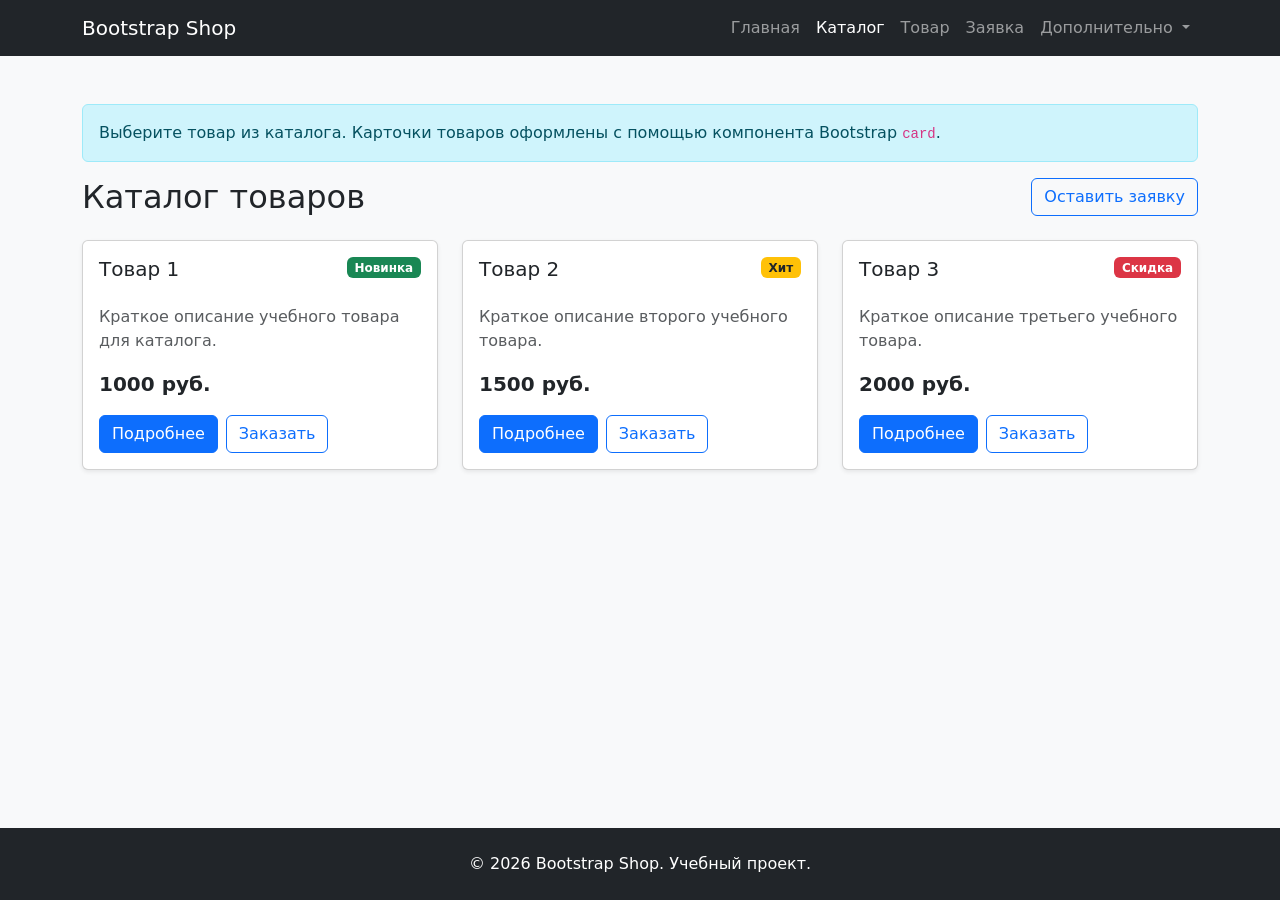
==== catalog.html @ c328b30f "feat: add Bootstrap components pages" ====
<!DOCTYPE html>
<html lang="ru">
<head>
  <meta charset="UTF-8">
  <meta name="viewport" content="width=device-width, initial-scale=1.0">

  <title>Каталог — Bootstrap Shop</title>

  <link
    href="https://cdn.jsdelivr.net/npm/bootstrap@5.3.8/dist/css/bootstrap.min.css"
    rel="stylesheet"
  >

  <link rel="stylesheet" href="css/custom.css">
</head>

<body class="bg-light">

  <nav class="navbar navbar-expand-lg navbar-dark bg-dark">
    <div class="container">
      <a class="navbar-brand" href="index.html">
        Bootstrap Shop
      </a>

      <button
        class="navbar-toggler"
        type="button"
        data-bs-toggle="collapse"
        data-bs-target="#mainNavbar"
        aria-controls="mainNavbar"
        aria-expanded="false"
        aria-label="Переключить навигацию"
      >
        <span class="navbar-toggler-icon"></span>
      </button>

      <div class="collapse navbar-collapse" id="mainNavbar">
        <ul class="navbar-nav ms-auto">

          <li class="nav-item">
            <a class="nav-link" href="index.html">
              Главная
            </a>
          </li>

          <li class="nav-item">
            <a
              class="nav-link active"
              aria-current="page"
              href="catalog.html"
            >
              Каталог
            </a>
          </li>

          <li class="nav-item">
            <a class="nav-link" href="product.html">
              Товар
            </a>
          </li>

          <li class="nav-item">
            <a class="nav-link" href="order.html">
              Заявка
            </a>
          </li>

          <li class="nav-item dropdown">
            <a
              class="nav-link dropdown-toggle"
              href="#"
              role="button"
              data-bs-toggle="dropdown"
              aria-expanded="false"
            >
              Дополнительно
            </a>

            <ul class="dropdown-menu">
              <li>
                <a class="dropdown-item" href="catalog.html">
                  Все товары
                </a>
              </li>

              <li>
                <a class="dropdown-item" href="order.html">
                  Оформить заявку
                </a>
              </li>

              <li>
                <a class="dropdown-item" href="index.html#popular">
                  Популярное
                </a>
              </li>
            </ul>
          </li>

        </ul>
      </div>
    </div>
  </nav>

  <main class="container my-5">

  <div class="alert alert-info" role="alert">
    Выберите товар из каталога. Карточки товаров оформлены с помощью
    компонента Bootstrap <code>card</code>.
  </div>

  <div class="d-flex justify-content-between align-items-center mb-4">
    <h1 class="h2 mb-0">Каталог товаров</h1>

    <a class="btn btn-outline-primary" href="order.html">
      Оставить заявку
    </a>
  </div>

  <div class="row g-4">

    <div class="col-12 col-md-6 col-lg-4">
      <div class="card h-100 shadow-sm">
        <div class="card-body d-flex flex-column">

          <div class="d-flex justify-content-between align-items-start mb-3">
            <h2 class="card-title h5">Товар 1</h2>
            <span class="badge bg-success">Новинка</span>
          </div>

          <p class="card-text text-muted">
            Краткое описание учебного товара для каталога.
          </p>

          <p class="fw-bold fs-5 mt-auto">
            1000 руб.
          </p>

          <div class="d-flex gap-2">
            <a class="btn btn-primary" href="product.html">
              Подробнее
            </a>

            <button
              class="btn btn-outline-primary"
              type="button"
              data-bs-toggle="modal"
              data-bs-target="#orderModal"
            >
              Заказать
            </button>
          </div>

        </div>
      </div>
    </div>


    <div class="col-12 col-md-6 col-lg-4">
      <div class="card h-100 shadow-sm">
        <div class="card-body d-flex flex-column">

          <div class="d-flex justify-content-between align-items-start mb-3">
            <h2 class="card-title h5">Товар 2</h2>
            <span class="badge bg-warning text-dark">Хит</span>
          </div>

          <p class="card-text text-muted">
            Краткое описание второго учебного товара.
          </p>

          <p class="fw-bold fs-5 mt-auto">
            1500 руб.
          </p>

          <div class="d-flex gap-2">
            <a class="btn btn-primary" href="product.html">
              Подробнее
            </a>

            <button
              class="btn btn-outline-primary"
              type="button"
              data-bs-toggle="modal"
              data-bs-target="#orderModal"
            >
              Заказать
            </button>
          </div>

        </div>
      </div>
    </div>


    <div class="col-12 col-md-6 col-lg-4">
      <div class="card h-100 shadow-sm">
        <div class="card-body d-flex flex-column">

          <div class="d-flex justify-content-between align-items-start mb-3">
            <h2 class="card-title h5">Товар 3</h2>
            <span class="badge bg-danger">Скидка</span>
          </div>

          <p class="card-text text-muted">
            Краткое описание третьего учебного товара.
          </p>

          <p class="fw-bold fs-5 mt-auto">
            2000 руб.
          </p>

          <div class="d-flex gap-2">
            <a class="btn btn-primary" href="product.html">
              Подробнее
            </a>

            <button
              class="btn btn-outline-primary"
              type="button"
              data-bs-toggle="modal"
              data-bs-target="#orderModal"
            >
              Заказать
            </button>
          </div>

        </div>
      </div>
    </div>

  </div>

</main>

<div
  class="modal fade"
  id="orderModal"
  tabindex="-1"
  aria-labelledby="orderModalLabel"
  aria-hidden="true"
>
  <div class="modal-dialog">
    <div class="modal-content">

      <div class="modal-header">
        <h2 class="modal-title h5" id="orderModalLabel">
          Быстрая заявка
        </h2>

        <button
          type="button"
          class="btn-close"
          data-bs-dismiss="modal"
          aria-label="Закрыть"
        ></button>
      </div>

      <div class="modal-body">
        <p class="text-muted">
          Оставьте контактные данные, и менеджер свяжется с вами.
        </p>

        <form>
          <div class="mb-3">
            <label for="modal-name" class="form-label">
              Имя
            </label>

            <input
              id="modal-name"
              type="text"
              class="form-control"
              required
            >
          </div>

          <div class="mb-3">
            <label for="modal-phone" class="form-label">
              Телефон
            </label>

            <input
              id="modal-phone"
              type="tel"
              class="form-control"
              required
            >
          </div>

          <div class="form-check mb-3">
            <input
              id="modal-agree"
              class="form-check-input"
              type="checkbox"
              required
            >

            <label
              class="form-check-label"
              for="modal-agree"
            >
              Согласен на обработку данных
            </label>
          </div>
        </form>
      </div>

      <div class="modal-footer">
        <button
          type="button"
          class="btn btn-secondary"
          data-bs-dismiss="modal"
        >
          Закрыть
        </button>

        <button
          type="button"
          class="btn btn-primary"
        >
          Отправить
        </button>
      </div>

    </div>
  </div>
</div>

<footer class="bg-dark text-white py-4 mt-5">
  <div class="container">
    <p class="mb-0 text-center">
      &copy; 2026 Bootstrap Shop. Учебный проект.
    </p>
  </div>
</footer>

  <script
    src="https://cdn.jsdelivr.net/npm/bootstrap@5.3.8/dist/js/bootstrap.bundle.min.js">
  </script>

</body>
</html>
---- css/custom.css ----
body {
  min-height: 100vh;
  display: flex;
  flex-direction: column;
}

main {
  flex: 1;
}

.placeholder-box {
  min-height: 240px;
}

.placeholder-image {
  min-height: 320px;
}

.card-img-top {
  height: 180px;
  object-fit: cover;
}
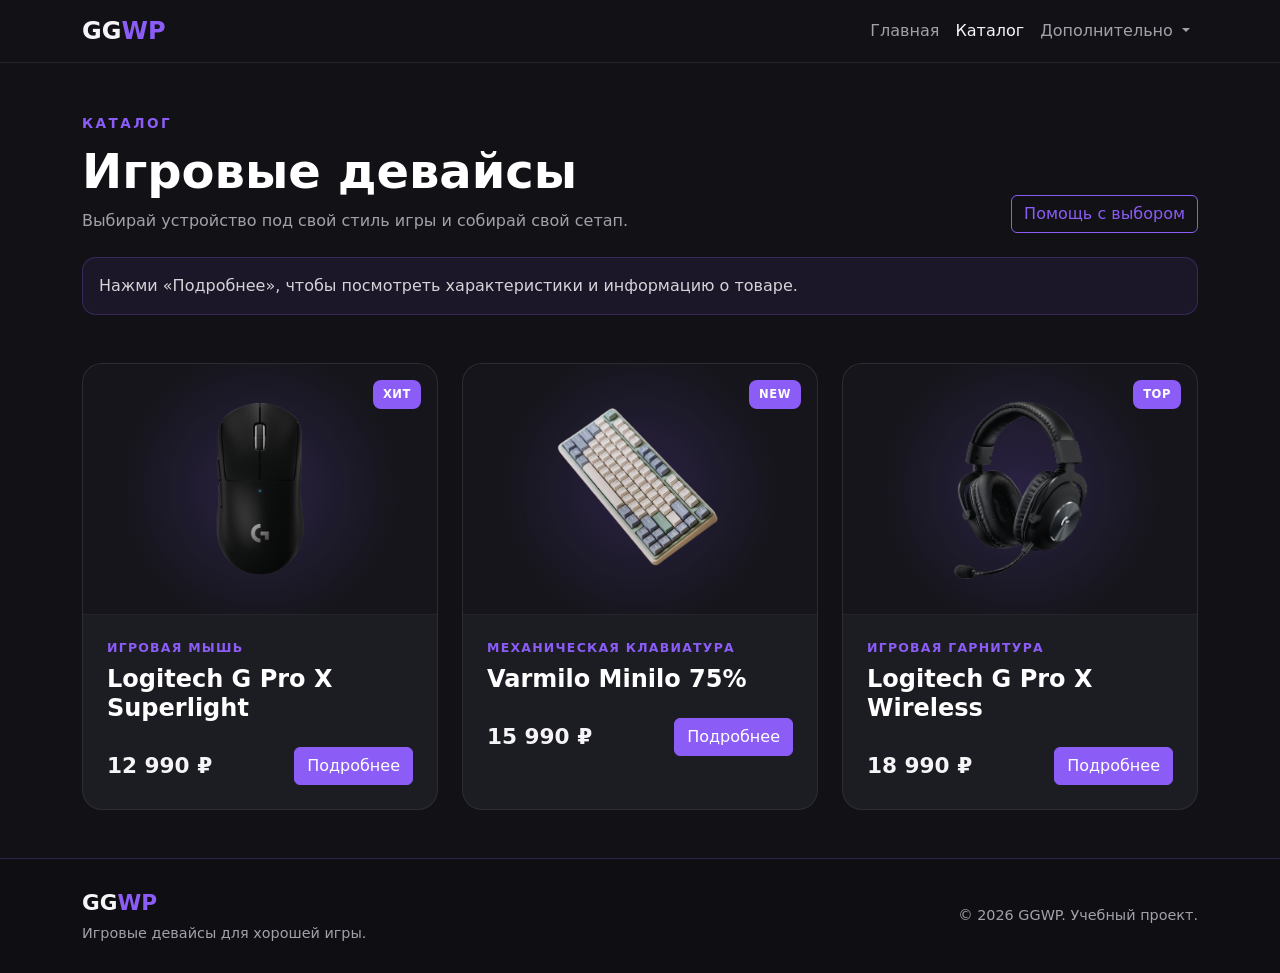
==== commit 6c854d3f: "Redesign GGWP store frontend" ====
--- a/catalog.html
+++ b/catalog.html
@@ -1,10 +1,11 @@
 <!DOCTYPE html>
 <html lang="ru">
+
 <head>
   <meta charset="UTF-8">
   <meta name="viewport" content="width=device-width, initial-scale=1.0">
 
-  <title>Каталог — Bootstrap Shop</title>
+  <title>Каталог — GGWP</title>
 
   <link
     href="https://cdn.jsdelivr.net/npm/bootstrap@5.3.8/dist/css/bootstrap.min.css"
@@ -14,12 +15,13 @@
   <link rel="stylesheet" href="css/custom.css">
 </head>
 
-<body class="bg-light">
-
-  <nav class="navbar navbar-expand-lg navbar-dark bg-dark">
+<body>
+
+  <nav class="navbar navbar-expand-lg navbar-dark ggwp-navbar">
     <div class="container">
-      <a class="navbar-brand" href="index.html">
-        Bootstrap Shop
+
+      <a class="navbar-brand fw-bold fs-4" href="index.html">
+        <span class="brand-gg">GG</span><span class="brand-wp">WP</span>
       </a>
 
       <button
@@ -29,13 +31,14 @@
         data-bs-target="#mainNavbar"
         aria-controls="mainNavbar"
         aria-expanded="false"
-        aria-label="Переключить навигацию"
+        aria-label="Открыть меню"
       >
         <span class="navbar-toggler-icon"></span>
       </button>
 
       <div class="collapse navbar-collapse" id="mainNavbar">
-        <ul class="navbar-nav ms-auto">
+
+        <ul class="navbar-nav ms-auto align-items-lg-center">
 
           <li class="nav-item">
             <a class="nav-link" href="index.html">
@@ -44,28 +47,13 @@
           </li>
 
           <li class="nav-item">
-            <a
-              class="nav-link active"
-              aria-current="page"
-              href="catalog.html"
-            >
+            <a class="nav-link active" href="catalog.html">
               Каталог
             </a>
           </li>
 
-          <li class="nav-item">
-            <a class="nav-link" href="product.html">
-              Товар
-            </a>
-          </li>
-
-          <li class="nav-item">
-            <a class="nav-link" href="order.html">
-              Заявка
-            </a>
-          </li>
-
           <li class="nav-item dropdown">
+
             <a
               class="nav-link dropdown-toggle"
               href="#"
@@ -76,7 +64,8 @@
               Дополнительно
             </a>
 
-            <ul class="dropdown-menu">
+            <ul class="dropdown-menu dropdown-menu-dark">
+
               <li>
                 <a class="dropdown-item" href="catalog.html">
                   Все товары
@@ -84,256 +73,297 @@
               </li>
 
               <li>
-                <a class="dropdown-item" href="order.html">
-                  Оформить заявку
-                </a>
-              </li>
-
-              <li>
                 <a class="dropdown-item" href="index.html#popular">
                   Популярное
                 </a>
               </li>
+
             </ul>
+
           </li>
 
         </ul>
-      </div>
+
+      </div>
+
     </div>
   </nav>
 
-  <main class="container my-5">
-
-  <div class="alert alert-info" role="alert">
-    Выберите товар из каталога. Карточки товаров оформлены с помощью
-    компонента Bootstrap <code>card</code>.
+
+  <main class="ggwp-catalog">
+
+    <div class="container py-5">
+
+      <div class="d-flex flex-column flex-lg-row justify-content-between align-items-lg-end gap-4 mb-4">
+
+        <div>
+          <span class="ggwp-label">
+            КАТАЛОГ
+          </span>
+
+          <h1 class="display-5 fw-bold text-white mt-2 mb-2">
+            Игровые девайсы
+          </h1>
+
+          <p class="ggwp-muted mb-0">
+            Выбирай устройство под свой стиль игры и собирай свой сетап.
+          </p>
+        </div>
+
+        <button
+          class="btn btn-outline-ggwp"
+          type="button"
+          data-bs-toggle="modal"
+          data-bs-target="#helpModal"
+        >
+          Помощь с выбором
+        </button>
+
+      </div>
+
+
+      <div class="alert ggwp-catalog-alert mb-5" role="alert">
+        Нажми «Подробнее», чтобы посмотреть характеристики и информацию о товаре.
+      </div>
+
+
+      <div class="row g-4">
+
+        <div class="col-12 col-md-6 col-lg-4">
+
+          <article class="ggwp-product-card h-100">
+
+            <span class="ggwp-product-badge">
+              ХИТ
+            </span>
+
+            <div class="ggwp-product-image">
+
+              <img
+                src="images/logitech-superlight.png"
+                alt="Logitech G Pro X Superlight"
+                class="ggwp-product-photo"
+              >
+
+            </div>
+
+            <div class="ggwp-product-body">
+
+              <p class="ggwp-product-category mb-2">
+                Игровая мышь
+              </p>
+
+              <h2 class="h4 text-white fw-bold mb-4">
+                Logitech G Pro X Superlight
+              </h2>
+
+              <div class="d-flex justify-content-between align-items-center gap-3">
+
+                <span class="ggwp-price">
+                  12 990 ₽
+                </span>
+
+                <a
+                  class="btn btn-ggwp"
+                  href="product.html"
+                >
+                  Подробнее
+                </a>
+
+              </div>
+
+            </div>
+
+          </article>
+
+        </div>
+
+
+        <div class="col-12 col-md-6 col-lg-4">
+
+          <article class="ggwp-product-card h-100">
+
+            <span class="ggwp-product-badge">
+              NEW
+            </span>
+
+            <div class="ggwp-product-image">
+
+              <img
+                src="images/varmilo-minilo.png"
+                alt="Varmilo Minilo 75%"
+                class="ggwp-product-photo"
+              >
+
+            </div>
+
+            <div class="ggwp-product-body">
+
+              <p class="ggwp-product-category mb-2">
+                Механическая клавиатура
+              </p>
+
+              <h2 class="h4 text-white fw-bold mb-4">
+                Varmilo Minilo 75%
+              </h2>
+
+              <div class="d-flex justify-content-between align-items-center gap-3">
+
+                <span class="ggwp-price">
+                  15 990 ₽
+                </span>
+
+                <a
+                  class="btn btn-ggwp"
+                  href="product-varmilo.html"
+                >
+                  Подробнее
+                </a>
+
+              </div>
+
+            </div>
+
+          </article>
+
+        </div>
+
+
+        <div class="col-12 col-md-6 col-lg-4">
+
+          <article class="ggwp-product-card h-100">
+
+            <span class="ggwp-product-badge">
+              TOP
+            </span>
+
+            <div class="ggwp-product-image">
+
+              <img
+                src="images/logitech-pro-x-wireless.png"
+                alt="Logitech G Pro X Wireless"
+                class="ggwp-product-photo"
+              >
+
+            </div>
+
+            <div class="ggwp-product-body">
+
+              <p class="ggwp-product-category mb-2">
+                Игровая гарнитура
+              </p>
+
+              <h2 class="h4 text-white fw-bold mb-4">
+                Logitech G Pro X Wireless
+              </h2>
+
+              <div class="d-flex justify-content-between align-items-center gap-3">
+
+                <span class="ggwp-price">
+                  18 990 ₽
+                </span>
+
+                <a
+                  class="btn btn-ggwp"
+                  href="product-headset.html"
+                >
+                  Подробнее
+                </a>
+
+              </div>
+
+            </div>
+
+          </article>
+
+        </div>
+
+      </div>
+
+    </div>
+
+  </main>
+
+
+  <div
+    class="modal fade"
+    id="helpModal"
+    tabindex="-1"
+    aria-labelledby="helpModalLabel"
+    aria-hidden="true"
+  >
+
+    <div class="modal-dialog modal-dialog-centered">
+
+      <div class="modal-content ggwp-modal">
+
+        <div class="modal-header">
+
+          <h2 class="modal-title fs-5" id="helpModalLabel">
+            Нужна помощь с выбором?
+          </h2>
+
+          <button
+            type="button"
+            class="btn-close btn-close-white"
+            data-bs-dismiss="modal"
+            aria-label="Закрыть"
+          ></button>
+
+        </div>
+
+        <div class="modal-body">
+
+          <p class="ggwp-muted">
+            Не можешь определиться с девайсом?
+            Наша поддержка поможет подобрать устройство под твой сетап и стиль игры.
+          </p>
+
+          <a class="btn btn-ggwp w-100" href="support.html">
+            Связаться с поддержкой
+          </a>
+
+        </div>
+
+      </div>
+
+    </div>
+
   </div>
 
-  <div class="d-flex justify-content-between align-items-center mb-4">
-    <h1 class="h2 mb-0">Каталог товаров</h1>
-
-    <a class="btn btn-outline-primary" href="order.html">
-      Оставить заявку
-    </a>
-  </div>
-
-  <div class="row g-4">
-
-    <div class="col-12 col-md-6 col-lg-4">
-      <div class="card h-100 shadow-sm">
-        <div class="card-body d-flex flex-column">
-
-          <div class="d-flex justify-content-between align-items-start mb-3">
-            <h2 class="card-title h5">Товар 1</h2>
-            <span class="badge bg-success">Новинка</span>
+
+  <footer class="ggwp-footer">
+
+    <div class="container">
+
+      <div class="row align-items-center g-3">
+
+        <div class="col-12 col-md-6 text-center text-md-start">
+
+          <div class="ggwp-footer-brand">
+            <span class="brand-gg">GG</span><span class="brand-wp">WP</span>
           </div>
 
-          <p class="card-text text-muted">
-            Краткое описание учебного товара для каталога.
+          <p class="ggwp-footer-text mb-0">
+            Игровые девайсы для хорошей игры.
           </p>
 
-          <p class="fw-bold fs-5 mt-auto">
-            1000 руб.
+        </div>
+
+        <div class="col-12 col-md-6 text-center text-md-end">
+
+          <p class="ggwp-footer-copy mb-0">
+            © 2026 GGWP. Учебный проект.
           </p>
 
-          <div class="d-flex gap-2">
-            <a class="btn btn-primary" href="product.html">
-              Подробнее
-            </a>
-
-            <button
-              class="btn btn-outline-primary"
-              type="button"
-              data-bs-toggle="modal"
-              data-bs-target="#orderModal"
-            >
-              Заказать
-            </button>
-          </div>
-
-        </div>
-      </div>
+        </div>
+
+      </div>
+
     </div>
 
-
-    <div class="col-12 col-md-6 col-lg-4">
-      <div class="card h-100 shadow-sm">
-        <div class="card-body d-flex flex-column">
-
-          <div class="d-flex justify-content-between align-items-start mb-3">
-            <h2 class="card-title h5">Товар 2</h2>
-            <span class="badge bg-warning text-dark">Хит</span>
-          </div>
-
-          <p class="card-text text-muted">
-            Краткое описание второго учебного товара.
-          </p>
-
-          <p class="fw-bold fs-5 mt-auto">
-            1500 руб.
-          </p>
-
-          <div class="d-flex gap-2">
-            <a class="btn btn-primary" href="product.html">
-              Подробнее
-            </a>
-
-            <button
-              class="btn btn-outline-primary"
-              type="button"
-              data-bs-toggle="modal"
-              data-bs-target="#orderModal"
-            >
-              Заказать
-            </button>
-          </div>
-
-        </div>
-      </div>
-    </div>
-
-
-    <div class="col-12 col-md-6 col-lg-4">
-      <div class="card h-100 shadow-sm">
-        <div class="card-body d-flex flex-column">
-
-          <div class="d-flex justify-content-between align-items-start mb-3">
-            <h2 class="card-title h5">Товар 3</h2>
-            <span class="badge bg-danger">Скидка</span>
-          </div>
-
-          <p class="card-text text-muted">
-            Краткое описание третьего учебного товара.
-          </p>
-
-          <p class="fw-bold fs-5 mt-auto">
-            2000 руб.
-          </p>
-
-          <div class="d-flex gap-2">
-            <a class="btn btn-primary" href="product.html">
-              Подробнее
-            </a>
-
-            <button
-              class="btn btn-outline-primary"
-              type="button"
-              data-bs-toggle="modal"
-              data-bs-target="#orderModal"
-            >
-              Заказать
-            </button>
-          </div>
-
-        </div>
-      </div>
-    </div>
-
-  </div>
-
-</main>
-
-<div
-  class="modal fade"
-  id="orderModal"
-  tabindex="-1"
-  aria-labelledby="orderModalLabel"
-  aria-hidden="true"
->
-  <div class="modal-dialog">
-    <div class="modal-content">
-
-      <div class="modal-header">
-        <h2 class="modal-title h5" id="orderModalLabel">
-          Быстрая заявка
-        </h2>
-
-        <button
-          type="button"
-          class="btn-close"
-          data-bs-dismiss="modal"
-          aria-label="Закрыть"
-        ></button>
-      </div>
-
-      <div class="modal-body">
-        <p class="text-muted">
-          Оставьте контактные данные, и менеджер свяжется с вами.
-        </p>
-
-        <form>
-          <div class="mb-3">
-            <label for="modal-name" class="form-label">
-              Имя
-            </label>
-
-            <input
-              id="modal-name"
-              type="text"
-              class="form-control"
-              required
-            >
-          </div>
-
-          <div class="mb-3">
-            <label for="modal-phone" class="form-label">
-              Телефон
-            </label>
-
-            <input
-              id="modal-phone"
-              type="tel"
-              class="form-control"
-              required
-            >
-          </div>
-
-          <div class="form-check mb-3">
-            <input
-              id="modal-agree"
-              class="form-check-input"
-              type="checkbox"
-              required
-            >
-
-            <label
-              class="form-check-label"
-              for="modal-agree"
-            >
-              Согласен на обработку данных
-            </label>
-          </div>
-        </form>
-      </div>
-
-      <div class="modal-footer">
-        <button
-          type="button"
-          class="btn btn-secondary"
-          data-bs-dismiss="modal"
-        >
-          Закрыть
-        </button>
-
-        <button
-          type="button"
-          class="btn btn-primary"
-        >
-          Отправить
-        </button>
-      </div>
-
-    </div>
-  </div>
-</div>
-
-<footer class="bg-dark text-white py-4 mt-5">
-  <div class="container">
-    <p class="mb-0 text-center">
-      &copy; 2026 Bootstrap Shop. Учебный проект.
-    </p>
-  </div>
-</footer>
+  </footer>
+
 
   <script
     src="https://cdn.jsdelivr.net/npm/bootstrap@5.3.8/dist/js/bootstrap.bundle.min.js">
--- a/css/custom.css
+++ b/css/custom.css
@@ -1,11 +1,29 @@
+
+:root {
+  --ggwp-bg: #121216;
+  --ggwp-surface: #1c1c23;
+  --ggwp-text: #f5f5f7;
+  --ggwp-muted: #a1a1aa;
+  --ggwp-purple: #8b5cf6;
+  --ggwp-purple-hover: #7c3aed;
+}
+
+html,
+body {
+  min-height: 100%;
+  background-color: #121216;
+}
+
 body {
   min-height: 100vh;
   display: flex;
   flex-direction: column;
+  margin: 0;
 }
 
 main {
   flex: 1;
+  background-color: #121216;
 }
 
 .placeholder-box {
@@ -19,4 +37,998 @@
 .card-img-top {
   height: 180px;
   object-fit: cover;
+}
+
+
+.ggwp-navbar {
+  background-color: var(--ggwp-bg);
+  border-bottom: 1px solid rgba(255, 255, 255, 0.08);
+}
+
+.brand-gg {
+  color: var(--ggwp-text);
+}
+
+.brand-wp {
+  color: var(--ggwp-purple);
+}
+
+.ggwp-navbar .nav-link {
+  color: var(--ggwp-muted);
+  transition: color 0.2s ease;
+}
+
+.ggwp-navbar .nav-link:hover,
+.ggwp-navbar .nav-link.active {
+  color: var(--ggwp-text);
+}
+
+
+.ggwp-hero {
+  position: relative;
+  background-color: #121216;
+  color: var(--ggwp-text);
+  padding: 70px 0 78px;
+}
+
+.ggwp-hero::after {
+  content: "";
+  position: absolute;
+  left: 0;
+  bottom: 0;
+
+  width: 100%;
+  height: 8px;
+
+  background: linear-gradient(
+    to bottom,
+    #8b5cf6 0px,
+    #8b5cf6 3px,
+    rgba(255, 255, 255, 0.18) 3px,
+    rgba(255, 255, 255, 0.18) 5px,
+    transparent 5px,
+    transparent 8px
+  );
+}
+
+.ggwp-label {
+  color: var(--ggwp-purple);
+  font-size: 0.85rem;
+  font-weight: 700;
+  letter-spacing: 0.18em;
+}
+
+.text-ggwp {
+  color: var(--ggwp-purple);
+}
+
+.ggwp-muted {
+  color: var(--ggwp-muted);
+}
+
+
+.ggwp-logo-area {
+  position: relative;
+  display: flex;
+  justify-content: center;
+  align-items: center;
+  min-height: 360px;
+}
+
+.ggwp-logo-area::before {
+  content: "";
+  position: absolute;
+  width: 420px;
+  height: 260px;
+
+  background: radial-gradient(
+    circle,
+    rgba(139, 92, 246, 0.22) 0%,
+    rgba(139, 92, 246, 0.08) 40%,
+    transparent 70%
+  );
+
+  filter: blur(20px);
+}
+
+.ggwp-hero-logo {
+  position: relative;
+  z-index: 1;
+
+  width: 100%;
+  max-width: 560px;
+
+  display: block;
+  margin: 0 auto;
+}
+
+
+
+.btn-ggwp {
+  background-color: var(--ggwp-purple);
+  border-color: var(--ggwp-purple);
+  color: #ffffff;
+
+  transition:
+    background-color 0.2s ease,
+    border-color 0.2s ease,
+    transform 0.2s ease;
+}
+
+.btn-ggwp:hover {
+  background-color: var(--ggwp-purple-hover);
+  border-color: var(--ggwp-purple-hover);
+  color: #ffffff;
+  transform: translateY(-2px);
+}
+
+.btn-outline-ggwp {
+  background-color: transparent;
+  border: 1px solid var(--ggwp-purple);
+  color: var(--ggwp-purple);
+
+  transition:
+    background-color 0.2s ease,
+    border-color 0.2s ease,
+    color 0.2s ease,
+    transform 0.2s ease;
+}
+
+.btn-outline-ggwp:hover {
+  background-color: var(--ggwp-purple);
+  border-color: var(--ggwp-purple);
+  color: #ffffff;
+  transform: translateY(-2px);
+}
+
+
+@media (max-width: 991.98px) {
+  .ggwp-hero {
+    padding: 60px 0;
+  }
+
+  .ggwp-logo-area {
+    min-height: 280px;
+  }
+
+  .ggwp-hero-logo {
+    max-width: 440px;
+  }
+
+  .ggwp-logo-area::before {
+    width: 340px;
+    height: 220px;
+  }
+}
+
+@media (max-width: 575.98px) {
+  .ggwp-hero {
+    padding: 45px 0;
+  }
+
+  .ggwp-logo-area {
+    min-height: 220px;
+  }
+
+  .ggwp-hero-logo {
+    max-width: 320px;
+  }
+
+  .ggwp-logo-area::before {
+    width: 260px;
+    height: 180px;
+  }
+}
+
+
+.ggwp-features {
+  position: relative;
+
+  background:
+    linear-gradient(
+      rgba(12, 12, 18, 0.86),
+      rgba(18, 10, 26, 0.88)
+    ),
+    url("../images/tournament-bg.png");
+
+  background-size: cover;
+  background-position: center;
+  background-repeat: no-repeat;
+}
+
+.ggwp-features::after {
+  content: "";
+  position: absolute;
+
+  left: 0;
+  bottom: 0;
+
+  width: 100%;
+  height: 6px;
+
+  background: linear-gradient(
+    to bottom,
+    rgba(255, 255, 255, 0.12) 0px,
+    rgba(255, 255, 255, 0.12) 1px,
+    #8b5cf6 1px,
+    #8b5cf6 3px,
+    transparent 3px,
+    transparent 6px
+  );
+}
+
+.ggwp-section-description {
+  max-width: 650px;
+}
+
+.ggwp-feature-card {
+  background-color: var(--ggwp-surface);
+  border: 1px solid rgba(255, 255, 255, 0.07);
+  border-radius: 18px;
+
+  padding: 30px;
+
+  transition:
+    transform 0.25s ease,
+    border-color 0.25s ease,
+    box-shadow 0.25s ease;
+}
+
+.ggwp-feature-card:hover {
+  transform: translateY(-6px);
+
+  border-color: rgba(139, 92, 246, 0.45);
+
+  box-shadow:
+    0 14px 35px rgba(0, 0, 0, 0.25),
+    0 0 25px rgba(139, 92, 246, 0.08);
+}
+
+.ggwp-feature-number {
+  display: inline-flex;
+  justify-content: center;
+  align-items: center;
+
+  width: 48px;
+  height: 48px;
+
+  margin-bottom: 22px;
+
+  border-radius: 12px;
+
+  background-color: rgba(139, 92, 246, 0.12);
+  color: var(--ggwp-purple);
+
+  font-weight: 700;
+}
+
+
+.ggwp-products {
+  background-color: #121216;
+}
+
+.ggwp-product-card {
+  position: relative;
+  overflow: hidden;
+
+  background-color: var(--ggwp-surface);
+  border: 1px solid rgba(255, 255, 255, 0.07);
+  border-radius: 20px;
+
+  transition:
+    transform 0.25s ease,
+    border-color 0.25s ease,
+    box-shadow 0.25s ease;
+}
+
+.ggwp-product-card:hover {
+  transform: translateY(-6px);
+
+  border-color: rgba(139, 92, 246, 0.45);
+
+  box-shadow:
+    0 16px 40px rgba(0, 0, 0, 0.3),
+    0 0 30px rgba(139, 92, 246, 0.08);
+}
+
+.ggwp-product-image {
+  min-height: 250px;
+
+  display: flex;
+  justify-content: center;
+  align-items: center;
+
+  background:
+    radial-gradient(
+      circle at center,
+      rgba(139, 92, 246, 0.18),
+      transparent 65%
+    ),
+    #15151b;
+
+  color: rgba(255, 255, 255, 0.22);
+
+  font-size: 1rem;
+  font-weight: 700;
+  letter-spacing: 0.08em;
+  text-transform: uppercase;
+
+  border-bottom: 1px solid rgba(255, 255, 255, 0.06);
+}
+
+.ggwp-product-body {
+  padding: 24px;
+}
+
+.ggwp-product-category {
+  color: var(--ggwp-purple);
+
+  font-size: 0.78rem;
+  font-weight: 700;
+
+  text-transform: uppercase;
+  letter-spacing: 0.1em;
+}
+
+.ggwp-price {
+  color: var(--ggwp-text);
+
+  font-size: 1.35rem;
+  font-weight: 700;
+
+  white-space: nowrap;
+}
+
+.ggwp-product-badge {
+  position: absolute;
+  top: 16px;
+  right: 16px;
+
+  z-index: 2;
+
+  padding: 6px 10px;
+
+  background-color: var(--ggwp-purple);
+  color: #ffffff;
+
+  border-radius: 8px;
+
+  font-size: 0.72rem;
+  font-weight: 700;
+  letter-spacing: 0.05em;
+}
+
+
+.ggwp-footer {
+  background-color: #0f0f13;
+  border-top: 1px solid rgba(139, 92, 246, 0.25);
+  padding: 28px 0;
+  color: var(--ggwp-text);
+}
+
+.ggwp-footer-brand {
+  font-size: 1.35rem;
+  font-weight: 800;
+  margin-bottom: 4px;
+}
+
+.ggwp-footer-text,
+.ggwp-footer-copy {
+  color: var(--ggwp-muted);
+  font-size: 0.9rem;
+}
+
+.ggwp-product-photo {
+  width: 100%;
+  height: 250px;
+  object-fit: contain;
+  padding: 28px;
+
+  transition: transform 0.3s ease;
+}
+
+.ggwp-product-card:hover .ggwp-product-photo {
+  transform: scale(1.06);
+}
+
+
+.ggwp-product-page {
+  background-color: #121216;
+  color: var(--ggwp-text);
+}
+
+.ggwp-breadcrumb .breadcrumb-item,
+.ggwp-breadcrumb .breadcrumb-item.active {
+  color: var(--ggwp-muted);
+}
+
+.ggwp-breadcrumb a {
+  color: var(--ggwp-purple);
+  text-decoration: none;
+}
+
+.ggwp-breadcrumb a:hover {
+  color: #a78bfa;
+}
+
+.ggwp-product-main-image {
+  position: relative;
+
+  min-height: 480px;
+
+  display: flex;
+  justify-content: center;
+  align-items: center;
+
+  padding: 45px;
+
+  background:
+    radial-gradient(
+      circle at center,
+      rgba(139, 92, 246, 0.18),
+      transparent 65%
+    ),
+    var(--ggwp-surface);
+
+  border: 1px solid rgba(255, 255, 255, 0.07);
+  border-radius: 24px;
+}
+
+.ggwp-product-main-image img {
+  width: 100%;
+  max-height: 390px;
+
+  object-fit: contain;
+
+  transition: transform 0.3s ease;
+}
+
+.ggwp-product-main-image:hover img {
+  transform: scale(1.04);
+}
+
+.ggwp-product-page-badge {
+  position: absolute;
+
+  top: 20px;
+  right: 20px;
+
+  padding: 7px 12px;
+
+  background-color: var(--ggwp-purple);
+  color: #ffffff;
+
+  border-radius: 8px;
+
+  font-size: 0.75rem;
+  font-weight: 700;
+}
+
+.ggwp-product-page-price {
+  color: #ffffff;
+
+  font-size: 2rem;
+  font-weight: 800;
+}
+
+
+.ggwp-spec-table {
+  --bs-table-bg: var(--ggwp-surface);
+  --bs-table-color: var(--ggwp-text);
+  --bs-table-border-color: rgba(255, 255, 255, 0.08);
+
+  overflow: hidden;
+
+  border-radius: 16px;
+}
+
+.ggwp-spec-table th {
+  width: 40%;
+
+  color: var(--ggwp-muted);
+  font-weight: 500;
+}
+
+.ggwp-spec-table th,
+.ggwp-spec-table td {
+  padding: 18px 20px;
+}
+
+
+.ggwp-accordion .accordion-item {
+  background-color: var(--ggwp-surface);
+  color: var(--ggwp-text);
+
+  border-color: rgba(255, 255, 255, 0.08);
+}
+
+.ggwp-accordion .accordion-button {
+  background-color: var(--ggwp-surface);
+  color: var(--ggwp-text);
+
+  box-shadow: none;
+}
+
+.ggwp-accordion .accordion-button:not(.collapsed) {
+  background-color: rgba(139, 92, 246, 0.12);
+  color: #ffffff;
+}
+
+.ggwp-accordion .accordion-button::after {
+  filter: invert(1);
+}
+
+.ggwp-accordion .accordion-body {
+  color: var(--ggwp-muted);
+}
+
+
+@media (max-width: 767.98px) {
+
+  .ggwp-product-main-image {
+    min-height: 330px;
+    padding: 30px;
+  }
+
+  .ggwp-product-main-image img {
+    max-height: 280px;
+  }
+
+  .ggwp-product-page-price {
+    font-size: 1.7rem;
+  }
+}
+
+
+.ggwp-catalog {
+  background-color: #121216;
+  color: var(--ggwp-text);
+}
+
+.ggwp-catalog-alert {
+  background-color: rgba(139, 92, 246, 0.08);
+  color: #d4d4d8;
+
+  border: 1px solid rgba(139, 92, 246, 0.25);
+  border-radius: 14px;
+}
+
+
+
+.ggwp-modal {
+  background-color: var(--ggwp-surface);
+  color: var(--ggwp-text);
+
+  border: 1px solid rgba(139, 92, 246, 0.25);
+  border-radius: 18px;
+}
+
+.ggwp-modal .modal-header {
+  border-bottom-color: rgba(255, 255, 255, 0.08);
+}
+
+.ggwp-modal .modal-title {
+  font-weight: 700;
+}
+
+
+.ggwp-support-page {
+  background:
+    radial-gradient(
+      circle at 50% 0%,
+      rgba(139, 92, 246, 0.08),
+      transparent 35%
+    ),
+    #121216;
+
+  color: var(--ggwp-text);
+}
+
+.ggwp-support-description {
+  max-width: 700px;
+}
+
+
+.ggwp-support-card {
+  padding: 30px;
+
+  background-color: var(--ggwp-surface);
+
+  border: 1px solid rgba(255, 255, 255, 0.07);
+  border-radius: 20px;
+
+  transition:
+    transform 0.25s ease,
+    border-color 0.25s ease,
+    box-shadow 0.25s ease;
+}
+
+.ggwp-support-card:hover {
+  transform: translateY(-6px);
+
+  border-color: rgba(139, 92, 246, 0.45);
+
+  box-shadow:
+    0 16px 40px rgba(0, 0, 0, 0.3),
+    0 0 30px rgba(139, 92, 246, 0.08);
+}
+
+
+.ggwp-support-icon {
+  width: 52px;
+  height: 52px;
+
+  display: flex;
+  justify-content: center;
+  align-items: center;
+
+  margin-bottom: 22px;
+
+  background-color: rgba(139, 92, 246, 0.12);
+  color: var(--ggwp-purple);
+
+  border-radius: 13px;
+
+  font-weight: 800;
+  font-size: 1.1rem;
+}
+
+
+.ggwp-support-link {
+  color: var(--ggwp-purple);
+
+  font-size: 1.05rem;
+  font-weight: 700;
+
+  text-decoration: none;
+
+  transition: color 0.2s ease;
+}
+
+.ggwp-support-link:hover {
+  color: #a78bfa;
+}
+
+
+.ggwp-support-info {
+  padding: 35px;
+
+  background-color: var(--ggwp-surface);
+
+  border: 1px solid rgba(255, 255, 255, 0.07);
+  border-radius: 22px;
+}
+
+
+.ggwp-support-schedule {
+  display: flex;
+  flex-direction: column;
+  gap: 16px;
+}
+
+
+.ggwp-support-schedule-row {
+  display: flex;
+  justify-content: space-between;
+  gap: 20px;
+
+  padding-bottom: 16px;
+
+  color: var(--ggwp-muted);
+
+  border-bottom: 1px solid rgba(255, 255, 255, 0.07);
+}
+
+.ggwp-support-schedule-row:last-child {
+  padding-bottom: 0;
+  border-bottom: none;
+}
+
+.ggwp-support-schedule-row strong {
+  color: var(--ggwp-text);
+  white-space: nowrap;
+}
+
+
+
+@media (max-width: 575.98px) {
+
+  .ggwp-support-info {
+    padding: 24px;
+  }
+
+  .ggwp-support-schedule-row {
+    flex-direction: column;
+    gap: 4px;
+  }
+
+}
+
+
+
+.ggwp-checkout {
+  background:
+    radial-gradient(
+      circle at 85% 15%,
+      rgba(139, 92, 246, 0.08),
+      transparent 28%
+    ),
+    #121216;
+
+  color: var(--ggwp-text);
+}
+
+
+
+.ggwp-checkout-card {
+  padding: 30px;
+
+  background-color: var(--ggwp-surface);
+
+  border: 1px solid rgba(255, 255, 255, 0.07);
+  border-radius: 20px;
+}
+
+
+.ggwp-checkout-card-header {
+  display: flex;
+  align-items: flex-start;
+
+  gap: 16px;
+}
+
+
+.ggwp-checkout-step {
+  flex-shrink: 0;
+
+  width: 44px;
+  height: 44px;
+
+  display: flex;
+  align-items: center;
+  justify-content: center;
+
+  background-color: rgba(139, 92, 246, 0.12);
+  color: var(--ggwp-purple);
+
+  border-radius: 11px;
+
+  font-size: 0.8rem;
+  font-weight: 800;
+}
+
+
+
+.ggwp-form-label {
+  color: #e4e4e7;
+  font-weight: 600;
+}
+
+
+.ggwp-form-control {
+  min-height: 50px;
+
+  background-color: #15151b;
+  color: var(--ggwp-text);
+
+  border: 1px solid rgba(255, 255, 255, 0.1);
+  border-radius: 10px;
+}
+
+
+.ggwp-form-control::placeholder {
+  color: #71717a;
+}
+
+
+.ggwp-form-control:focus {
+  background-color: #15151b;
+  color: var(--ggwp-text);
+
+  border-color: var(--ggwp-purple);
+
+  box-shadow:
+    0 0 0 0.2rem rgba(139, 92, 246, 0.12);
+}
+
+
+textarea.ggwp-form-control {
+  min-height: 120px;
+}
+
+
+.ggwp-input-prefix {
+  background-color: rgba(139, 92, 246, 0.12);
+  color: var(--ggwp-purple);
+
+  border-color: rgba(255, 255, 255, 0.1);
+
+  font-weight: 700;
+}
+
+
+.ggwp-form-check {
+  background-color: #15151b;
+
+  border-color: rgba(255, 255, 255, 0.2);
+}
+
+
+.ggwp-form-check:checked {
+  background-color: var(--ggwp-purple);
+  border-color: var(--ggwp-purple);
+}
+
+
+.ggwp-order-summary {
+  position: sticky;
+  top: 30px;
+
+  padding: 30px;
+
+  background-color: var(--ggwp-surface);
+
+  border: 1px solid rgba(139, 92, 246, 0.18);
+  border-radius: 20px;
+
+  box-shadow:
+    0 18px 50px rgba(0, 0, 0, 0.22);
+}
+
+
+.ggwp-summary-product {
+  display: flex;
+  align-items: center;
+
+  gap: 18px;
+}
+
+
+.ggwp-summary-image {
+  width: 110px;
+  height: 110px;
+
+  flex-shrink: 0;
+
+  display: flex;
+  align-items: center;
+  justify-content: center;
+
+  padding: 12px;
+
+  background:
+    radial-gradient(
+      circle,
+      rgba(139, 92, 246, 0.14),
+      transparent 70%
+    ),
+    #15151b;
+
+  border-radius: 14px;
+}
+
+
+.ggwp-summary-image img {
+  width: 100%;
+  height: 100%;
+
+  object-fit: contain;
+}
+
+
+.ggwp-summary-info {
+  min-width: 0;
+}
+
+
+.ggwp-summary-category {
+  display: block;
+
+  margin-bottom: 6px;
+
+  color: var(--ggwp-purple);
+
+  font-size: 0.72rem;
+  font-weight: 700;
+
+  text-transform: uppercase;
+  letter-spacing: 0.08em;
+}
+
+
+.ggwp-summary-price {
+  color: var(--ggwp-text);
+
+  font-size: 1.15rem;
+  font-weight: 700;
+}
+
+
+.ggwp-summary-divider {
+  height: 1px;
+
+  margin: 25px 0;
+
+  background-color: rgba(255, 255, 255, 0.08);
+}
+
+
+.ggwp-summary-row {
+  display: flex;
+  justify-content: space-between;
+
+  gap: 20px;
+
+  margin-bottom: 14px;
+
+  color: var(--ggwp-muted);
+}
+
+
+.ggwp-summary-row span:last-child {
+  color: var(--ggwp-text);
+}
+
+
+.ggwp-summary-row .ggwp-free {
+  color: #a78bfa;
+}
+
+
+.ggwp-summary-total {
+  display: flex;
+  justify-content: space-between;
+  align-items: center;
+
+  gap: 20px;
+
+  margin-bottom: 25px;
+
+  color: var(--ggwp-text);
+
+  font-size: 1.2rem;
+}
+
+
+.ggwp-summary-total strong {
+  color: var(--ggwp-purple);
+
+  font-size: 1.55rem;
+}
+
+
+.ggwp-summary-note {
+  color: var(--ggwp-muted);
+
+  font-size: 0.88rem;
+  line-height: 1.6;
+}
+
+
+
+@media (max-width: 991.98px) {
+
+  .ggwp-order-summary {
+    position: static;
+  }
+
+}
+
+
+@media (max-width: 575.98px) {
+
+  .ggwp-checkout-card,
+  .ggwp-order-summary {
+    padding: 22px;
+  }
+
+  .ggwp-summary-product {
+    align-items: flex-start;
+  }
+
+  .ggwp-summary-image {
+    width: 85px;
+    height: 85px;
+  }
+
 }
